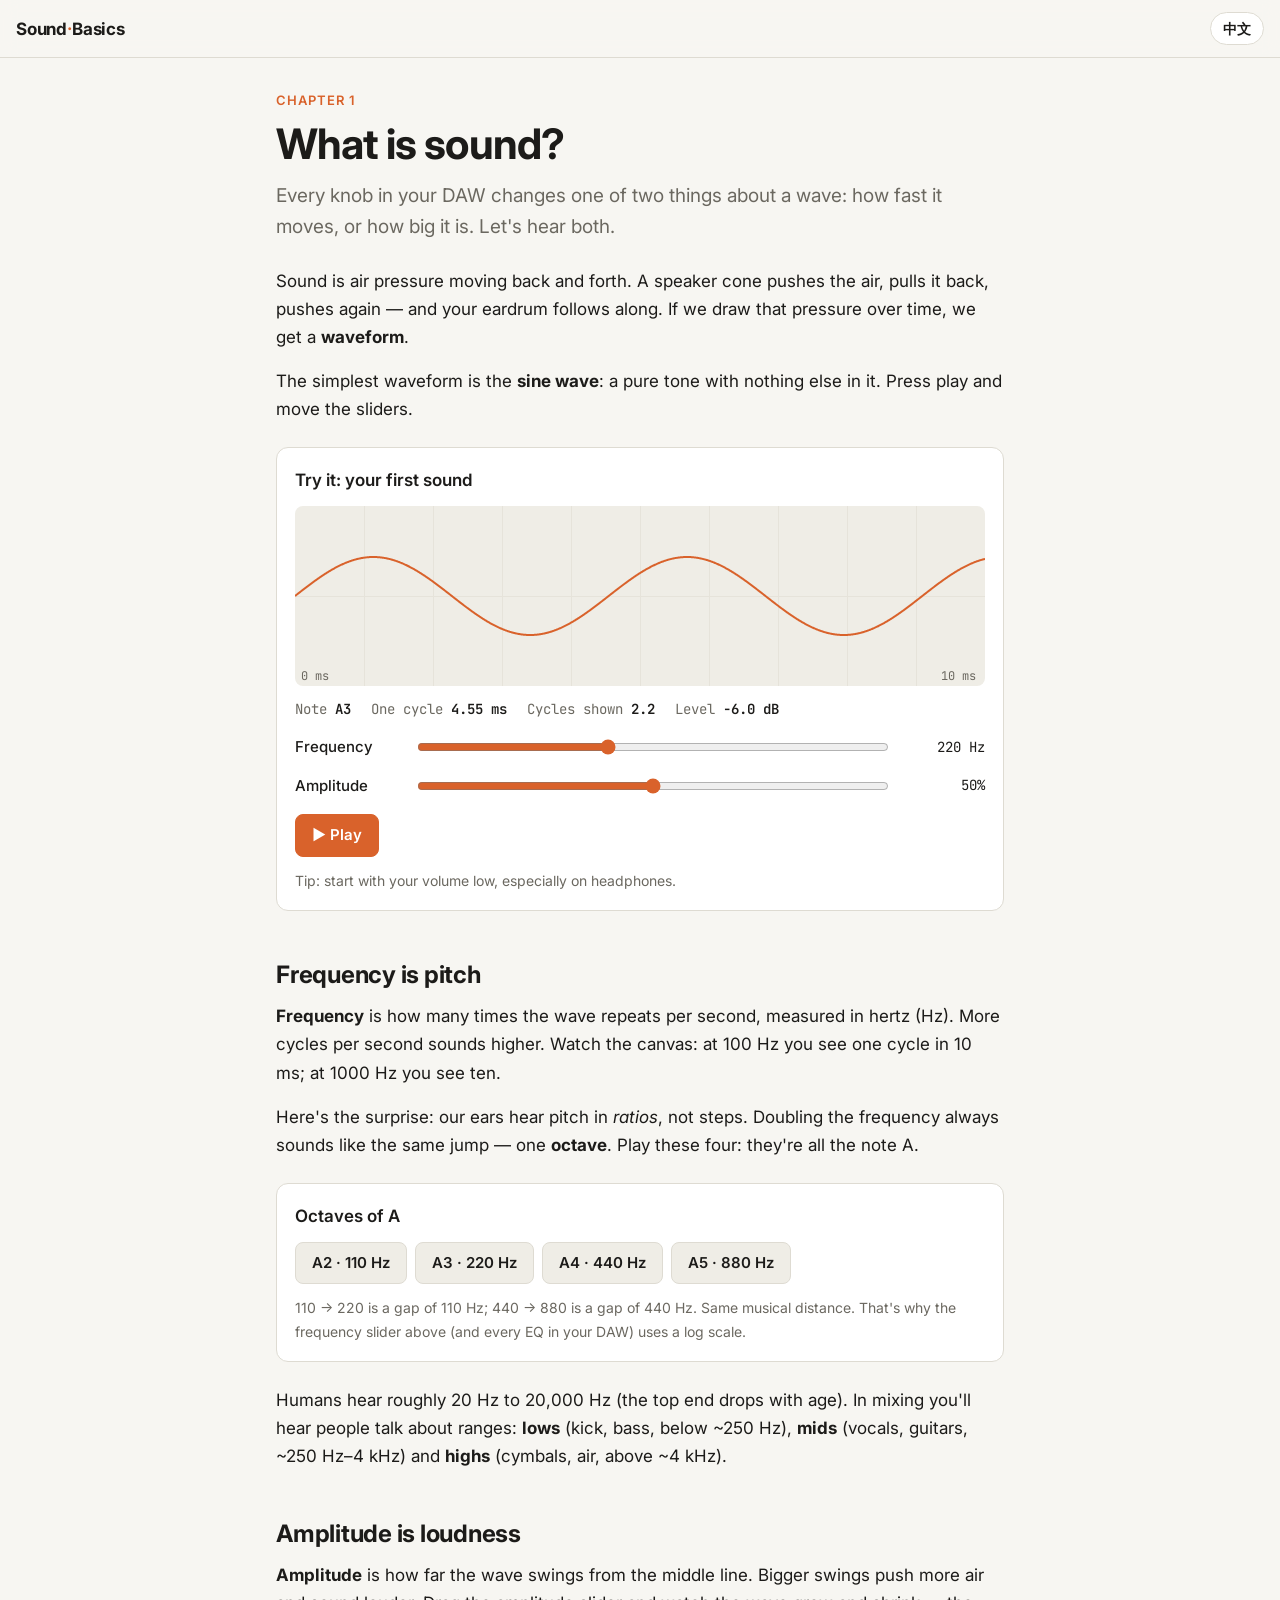
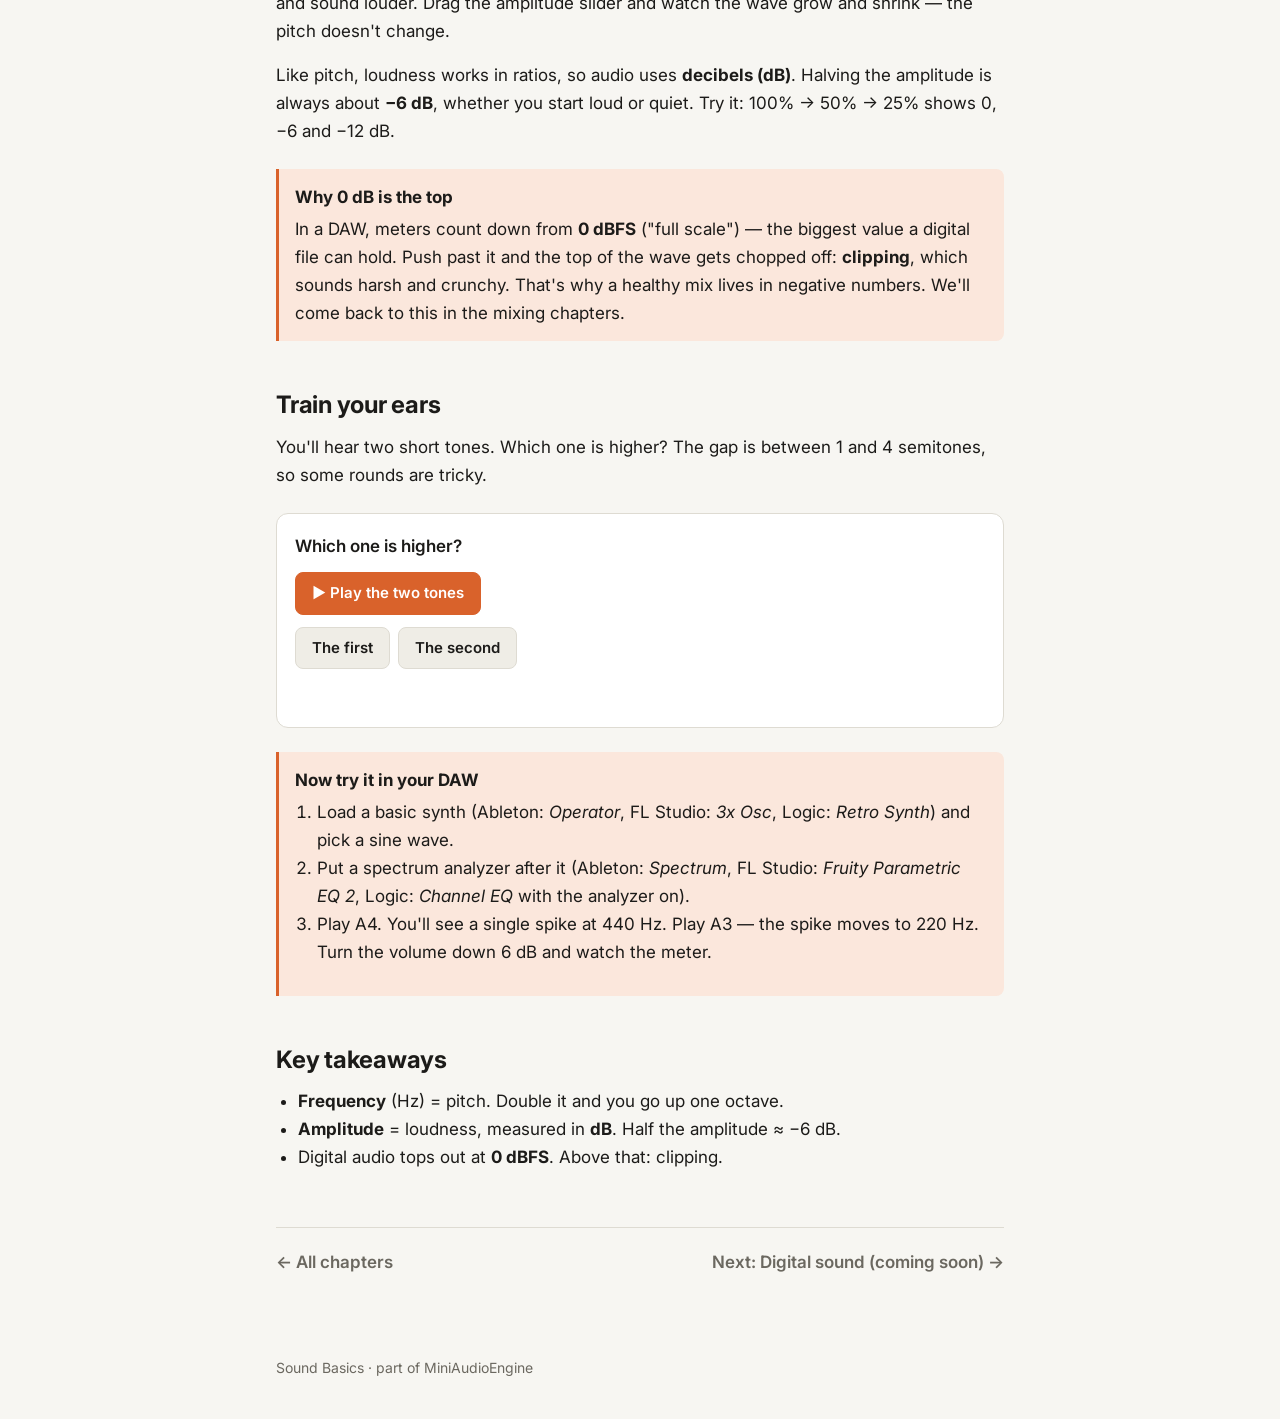
==== site/chapters/01-what-is-sound.html @ f4c9bbf8 "Add Sound Basics chapter 1 and SampleRateReducer - site/: bilingual (EN / zh-Hant) interactive guide" ====
<!DOCTYPE html>
<html lang="en" data-lang="en">
<head>
  <meta charset="UTF-8" />
  <meta name="viewport" content="width=device-width, initial-scale=1.0" />
  <title>What Is Sound? · Sound Basics</title>
  <meta name="description" content="Chapter 1: frequency, amplitude and waveforms — hear and see a sine wave you control." />
  <link rel="preconnect" href="https://fonts.googleapis.com" />
  <link rel="preconnect" href="https://fonts.gstatic.com" crossorigin />
  <link href="https://fonts.googleapis.com/css2?family=Inter:wght@400;500;600;700&family=JetBrains+Mono:wght@400;600&display=swap" rel="stylesheet" />
  <link rel="stylesheet" href="../css/main.css" />
  <script src="../js/lang.js"></script>
</head>
<body>
  <header class="topbar">
    <a class="brand" href="../index.html">Sound<span class="dot">·</span>Basics</a>
    <button class="lang-toggle" type="button">中文</button>
  </header>

  <main>
    <p class="eyebrow"><span lang="en">Chapter 1</span><span lang="zh-Hant">第 1 章</span></p>
    <h1><span lang="en">What is sound?</span><span lang="zh-Hant">聲音是什麼？</span></h1>
    <p class="lede">
      <span lang="en">Every knob in your DAW changes one of two things about a wave: how fast it moves, or how big it is. Let's hear both.</span>
      <span lang="zh-Hant">DAW 裡的每一顆旋鈕，改變的都是波的兩件事之一：它振動得多快，或是振動得多大。我們來親耳聽聽看。</span>
    </p>

    <p>
      <span lang="en">Sound is air pressure moving back and forth. A speaker cone pushes the air, pulls it back, pushes again — and your eardrum follows along. If we draw that pressure over time, we get a <strong>waveform</strong>.</span>
      <span lang="zh-Hant">聲音就是空氣壓力的來回變化。喇叭振膜把空氣往前推、再拉回來、再推出去，你的耳膜就跟著一起振動。把這個壓力隨時間的變化畫出來，就是<strong>波形</strong>。</span>
    </p>
    <p>
      <span lang="en">The simplest waveform is the <strong>sine wave</strong>: a pure tone with nothing else in it. Press play and move the sliders.</span>
      <span lang="zh-Hant">最簡單的波形是<strong>正弦波</strong>：一個純粹、沒有任何雜質的音。按下播放，然後拉拉看滑桿。</span>
    </p>

    <!-- Demo 1 -->
    <section class="demo" aria-labelledby="demo1-title">
      <div class="demo-title" id="demo1-title">
        <span lang="en">Try it: your first sound</span><span lang="zh-Hant">動手試：你的第一個聲音</span>
      </div>
      <canvas id="wave" aria-label="Waveform of the tone, 10 milliseconds wide"></canvas>
      <div class="readout" aria-live="polite">
        <span><span lang="en">Note</span><span lang="zh-Hant">音名</span> <b id="r-note"></b></span>
        <span><span lang="en">One cycle</span><span lang="zh-Hant">一個週期</span> <b id="r-period"></b></span>
        <span><span lang="en">Cycles shown</span><span lang="zh-Hant">畫面中週期數</span> <b id="r-cycles"></b></span>
        <span><span lang="en">Level</span><span lang="zh-Hant">音量</span> <b id="r-db"></b></span>
      </div>
      <div class="controls">
        <div class="control">
          <label for="freq"><span lang="en">Frequency</span><span lang="zh-Hant">頻率</span></label>
          <input type="range" id="freq" min="0" max="1000" step="1" />
          <output id="freq-out" for="freq"></output>
        </div>
        <div class="control">
          <label for="amp"><span lang="en">Amplitude</span><span lang="zh-Hant">振幅</span></label>
          <input type="range" id="amp" min="0" max="100" step="1" />
          <output id="amp-out" for="amp"></output>
        </div>
      </div>
      <div class="btn-row">
        <button class="btn primary" id="play" type="button" aria-pressed="false"><span lang="en">▶ Play</span><span lang="zh-Hant">▶ 播放</span></button>
      </div>
      <p class="notice" style="margin:12px 0 0">
        <span lang="en">Tip: start with your volume low, especially on headphones.</span>
        <span lang="zh-Hant">提醒：先把音量調小，戴耳機時尤其要注意。</span>
      </p>
      <p class="notice" id="dsp-note" hidden style="margin:4px 0 0">
        <span lang="en">This tone is computed one sample at a time by a JavaScript port of the project's C++ oscillator (<code>cpp/src/Oscillator.cpp</code>), not the browser's built-in one.</span>
        <span lang="zh-Hant">這個音是由本專案 C++ 振盪器（<code>cpp/src/Oscillator.cpp</code>）的 JavaScript 移植版逐個取樣計算出來的，不是瀏覽器內建的振盪器。</span>
      </p>
    </section>

    <h2><span lang="en">Frequency is pitch</span><span lang="zh-Hant">頻率就是音高</span></h2>
    <p>
      <span lang="en"><strong>Frequency</strong> is how many times the wave repeats per second, measured in hertz (Hz). More cycles per second sounds higher. Watch the canvas: at 100 Hz you see one cycle in 10 ms; at 1000 Hz you see ten.</span>
      <span lang="zh-Hant"><strong>頻率</strong>是波每秒重複的次數，單位是赫茲（Hz）。每秒重複越多次，聽起來就越高。看看上面的圖：100 Hz 時，10 毫秒裡只有一個週期；1000 Hz 時就有十個。</span>
    </p>
    <p>
      <span lang="en">Here's the surprise: our ears hear pitch in <em>ratios</em>, not steps. Doubling the frequency always sounds like the same jump — one <strong>octave</strong>. Play these four: they're all the note A.</span>
      <span lang="zh-Hant">有趣的地方來了：耳朵聽音高是看<em>倍數</em>，不是看相差幾 Hz。頻率變成兩倍，聽起來永遠是同樣的距離，也就是一個<strong>八度</strong>。播放下面四個音，它們全都是 A。</span>
    </p>

    <!-- Demo 2 -->
    <section class="demo" aria-labelledby="demo2-title">
      <div class="demo-title" id="demo2-title"><span lang="en">Octaves of A</span><span lang="zh-Hant">A 的各個八度</span></div>
      <div class="btn-row" style="margin-top:0">
        <button class="btn" type="button" data-octave="110" aria-pressed="false">A2 · 110 Hz</button>
        <button class="btn" type="button" data-octave="220" aria-pressed="false">A3 · 220 Hz</button>
        <button class="btn" type="button" data-octave="440" aria-pressed="false">A4 · 440 Hz</button>
        <button class="btn" type="button" data-octave="880" aria-pressed="false">A5 · 880 Hz</button>
      </div>
      <p class="notice" style="margin:12px 0 0">
        <span lang="en">110 → 220 is a gap of 110 Hz; 440 → 880 is a gap of 440 Hz. Same musical distance. That's why the frequency slider above (and every EQ in your DAW) uses a log scale.</span>
        <span lang="zh-Hant">110 → 220 差了 110 Hz，440 → 880 差了 440 Hz，但在音樂上是同樣的距離。這就是為什麼上面的頻率滑桿（以及 DAW 裡所有的 EQ）都用對數刻度。</span>
      </p>
    </section>

    <p>
      <span lang="en">Humans hear roughly 20 Hz to 20,000 Hz (the top end drops with age). In mixing you'll hear people talk about ranges: <strong>lows</strong> (kick, bass, below ~250 Hz), <strong>mids</strong> (vocals, guitars, ~250 Hz–4 kHz) and <strong>highs</strong> (cymbals, air, above ~4 kHz).</span>
      <span lang="zh-Hant">人耳大約聽得到 20 Hz 到 20,000 Hz（高頻上限會隨年齡下降）。混音時大家常講幾個頻段：<strong>低頻</strong>（kick、貝斯，約 250 Hz 以下）、<strong>中頻</strong>（人聲、吉他，約 250 Hz–4 kHz）、<strong>高頻</strong>（鈸、空氣感，約 4 kHz 以上）。</span>
    </p>

    <h2><span lang="en">Amplitude is loudness</span><span lang="zh-Hant">振幅就是音量</span></h2>
    <p>
      <span lang="en"><strong>Amplitude</strong> is how far the wave swings from the middle line. Bigger swings push more air and sound louder. Drag the amplitude slider and watch the wave grow and shrink — the pitch doesn't change.</span>
      <span lang="zh-Hant"><strong>振幅</strong>是波離開中線擺動的幅度。擺得越大，推動的空氣越多，聽起來就越大聲。拖動振幅滑桿，看波形變大變小，但音高不會改變。</span>
    </p>
    <p>
      <span lang="en">Like pitch, loudness works in ratios, so audio uses <strong>decibels (dB)</strong>. Halving the amplitude is always about <strong>−6 dB</strong>, whether you start loud or quiet. Try it: 100% → 50% → 25% shows 0, −6 and −12 dB.</span>
      <span lang="zh-Hant">跟音高一樣，音量也是看倍數，所以音訊用<strong>分貝（dB）</strong>來表示。振幅減半永遠大約是 <strong>−6 dB</strong>，不管原本多大聲。試試看：100% → 50% → 25%，會顯示 0、−6、−12 dB。</span>
    </p>

    <div class="callout">
      <div class="callout-title"><span lang="en">Why 0 dB is the top</span><span lang="zh-Hant">為什麼 0 dB 是最大值</span></div>
      <p>
        <span lang="en">In a DAW, meters count down from <strong>0 dBFS</strong> ("full scale") — the biggest value a digital file can hold. Push past it and the top of the wave gets chopped off: <strong>clipping</strong>, which sounds harsh and crunchy. That's why a healthy mix lives in negative numbers. We'll come back to this in the mixing chapters.</span>
        <span lang="zh-Hant">在 DAW 裡，音量表是從 <strong>0 dBFS</strong>（Full Scale，滿刻度）往下算，那是數位檔案能存的最大值。超過它，波形頂端就會被削掉，這叫做<strong>削波（clipping）</strong>，聽起來會刺耳、有破音。所以健康的混音音量都在負數。之後的混音章節會再回來談這件事。</span>
      </p>
    </div>

    <h2><span lang="en">Train your ears</span><span lang="zh-Hant">練練耳朵</span></h2>
    <p>
      <span lang="en">You'll hear two short tones. Which one is higher? The gap is between 1 and 4 semitones, so some rounds are tricky.</span>
      <span lang="zh-Hant">你會聽到兩個短音，哪一個比較高？兩個音相差 1 到 4 個半音，所以有幾題會有點難。</span>
    </p>

    <!-- Demo 3 -->
    <section class="demo" aria-labelledby="demo3-title">
      <div class="demo-title" id="demo3-title"><span lang="en">Which one is higher?</span><span lang="zh-Hant">哪一個比較高？</span></div>
      <div class="btn-row" style="margin-top:0">
        <button class="btn primary" id="quiz-play" type="button"><span lang="en">▶ Play the two tones</span><span lang="zh-Hant">▶ 播放兩個音</span></button>
      </div>
      <div class="quiz-options">
        <button class="btn" type="button" data-answer="first"><span lang="en">The first</span><span lang="zh-Hant">第一個</span></button>
        <button class="btn" type="button" data-answer="second"><span lang="en">The second</span><span lang="zh-Hant">第二個</span></button>
      </div>
      <div class="quiz-feedback" id="quiz-feedback" aria-live="polite"></div>
    </section>

    <div class="callout">
      <div class="callout-title"><span lang="en">Now try it in your DAW</span><span lang="zh-Hant">換你在 DAW 裡試試</span></div>
      <ol>
        <li>
          <span lang="en">Load a basic synth (Ableton: <em>Operator</em>, FL Studio: <em>3x Osc</em>, Logic: <em>Retro Synth</em>) and pick a sine wave.</span>
          <span lang="zh-Hant">載入一個基本合成器（Ableton：<em>Operator</em>，FL Studio：<em>3x Osc</em>，Logic：<em>Retro Synth</em>），選正弦波。</span>
        </li>
        <li>
          <span lang="en">Put a spectrum analyzer after it (Ableton: <em>Spectrum</em>, FL Studio: <em>Fruity Parametric EQ 2</em>, Logic: <em>Channel EQ</em> with the analyzer on).</span>
          <span lang="zh-Hant">在後面加一個頻譜分析器（Ableton：<em>Spectrum</em>，FL Studio：<em>Fruity Parametric EQ 2</em>，Logic：開啟分析器的 <em>Channel EQ</em>）。</span>
        </li>
        <li>
          <span lang="en">Play A4. You'll see a single spike at 440 Hz. Play A3 — the spike moves to 220 Hz. Turn the volume down 6 dB and watch the meter.</span>
          <span lang="zh-Hant">彈 A4，你會看到 440 Hz 有一根尖峰。彈 A3，尖峰會移到 220 Hz。把音量調低 6 dB，看看音量表的變化。</span>
        </li>
      </ol>
    </div>

    <h2><span lang="en">Key takeaways</span><span lang="zh-Hant">重點整理</span></h2>
    <ul>
      <li><span lang="en"><strong>Frequency</strong> (Hz) = pitch. Double it and you go up one octave.</span><span lang="zh-Hant"><strong>頻率</strong>（Hz）＝音高。變成兩倍就是高一個八度。</span></li>
      <li><span lang="en"><strong>Amplitude</strong> = loudness, measured in <strong>dB</strong>. Half the amplitude ≈ −6 dB.</span><span lang="zh-Hant"><strong>振幅</strong>＝音量，用 <strong>dB</strong> 表示。振幅減半約等於 −6 dB。</span></li>
      <li><span lang="en">Digital audio tops out at <strong>0 dBFS</strong>. Above that: clipping.</span><span lang="zh-Hant">數位音訊的上限是 <strong>0 dBFS</strong>，超過就會削波。</span></li>
    </ul>

    <nav class="pager" aria-label="Chapter navigation">
      <a href="../index.html"><span lang="en">← All chapters</span><span lang="zh-Hant">← 所有章節</span></a>
      <span><span lang="en">Next: Digital sound (coming soon) →</span><span lang="zh-Hant">下一章：數位聲音（即將推出）→</span></span>
    </nav>
  </main>

  <footer class="site-footer">
    <span lang="en">Sound Basics · part of MiniAudioEngine</span><span lang="zh-Hant">Sound Basics · MiniAudioEngine 的一部分</span>
  </footer>

  <script src="../js/audio/engine.js"></script>
  <script src="../js/ch1.js"></script>
</body>
</html>
---- site/css/main.css ----
/* ============================================================
   Sound Basics · main.css
   Shared design tokens + layout for every page of the site.
   ============================================================ */

*, *::before, *::after { box-sizing: border-box; margin: 0; padding: 0; }

:root {
  --bg:        #f7f6f2;
  --surface:   #ffffff;
  --surface-2: #efede6;
  --border:    #dedbd2;
  --text:      #1c1b19;
  --muted:     #6b6860;
  --accent:    #d9622b;
  --accent-ink:#ffffff;
  --accent-soft:#fbe7dc;
  --wave:      #d9622b;
  --grid:      #e6e3da;
  --good:      #2f8a57;

  --font:  'Inter', system-ui, sans-serif;
  --mono:  'JetBrains Mono', ui-monospace, monospace;
  --radius: 12px;
  --max: 760px;
}

@media (prefers-color-scheme: dark) {
  :root:not([data-theme="light"]) {
    --bg:        #121211;
    --surface:   #1b1b19;
    --surface-2: #232320;
    --border:    #33322e;
    --text:      #ecebe6;
    --muted:     #9a978e;
    --accent:    #f0874f;
    --accent-ink:#1a0d05;
    --accent-soft:#3a2418;
    --wave:      #f0874f;
    --grid:      #2a2a27;
    --good:      #5cc28a;
  }
}
:root[data-theme="dark"] {
  --bg:        #121211;
  --surface:   #1b1b19;
  --surface-2: #232320;
  --border:    #33322e;
  --text:      #ecebe6;
  --muted:     #9a978e;
  --accent:    #f0874f;
  --accent-ink:#1a0d05;
  --accent-soft:#3a2418;
  --wave:      #f0874f;
  --grid:      #2a2a27;
  --good:      #5cc28a;
}

html { -webkit-text-size-adjust: 100%; }

body {
  background: var(--bg);
  color: var(--text);
  font-family: var(--font);
  font-size: 17px;
  line-height: 1.65;
  min-height: 100vh;
}

/* ── Language switching ──────────────────────────────────────────────────────
   Bilingual text is authored side by side:
     <span lang="en">…</span><span lang="zh-Hant">…</span>
   and the inactive language is hidden. English is the default. */
html[data-lang="en"] body [lang="zh-Hant"],
html[data-lang="zh-Hant"] body [lang="en"] { display: none !important; }
html[data-lang="zh-Hant"] body { line-height: 1.8; }

a { color: var(--accent); text-underline-offset: 3px; }

/* ── Top bar ─────────────────────────────────────────────────────────────── */
.topbar {
  position: sticky; top: 0; z-index: 10;
  display: flex; align-items: center; justify-content: space-between; gap: 12px;
  padding: 12px 16px;
  background: color-mix(in srgb, var(--bg) 88%, transparent);
  backdrop-filter: blur(8px);
  border-bottom: 1px solid var(--border);
}
.brand { font-weight: 700; color: var(--text); text-decoration: none; letter-spacing: -0.01em; }
.brand .dot { color: var(--accent); }
.lang-toggle {
  font: inherit; font-size: 14px; font-weight: 600;
  background: var(--surface); color: var(--text);
  border: 1px solid var(--border); border-radius: 999px;
  padding: 4px 12px; cursor: pointer;
}
.lang-toggle:hover { border-color: var(--accent); }

/* ── Page layout ─────────────────────────────────────────────────────────── */
main { max-width: var(--max); margin: 0 auto; padding: 32px 16px 80px; }

h1 { font-size: clamp(30px, 6vw, 42px); line-height: 1.15; letter-spacing: -0.02em; margin-bottom: 12px; }
h2 { font-size: 24px; line-height: 1.3; letter-spacing: -0.01em; margin: 48px 0 12px; }
h3 { font-size: 18px; margin: 24px 0 8px; }
p  { margin-bottom: 16px; }
ul, ol { margin: 0 0 16px 22px; }
.lede { font-size: 19px; color: var(--muted); margin-bottom: 24px; }
.eyebrow { font-size: 13px; font-weight: 600; letter-spacing: 0.08em; text-transform: uppercase; color: var(--accent); margin-bottom: 8px; }
code, .mono { font-family: var(--mono); font-size: 0.9em; }

/* ── Chapter list (home) ─────────────────────────────────────────────────── */
.chapters { list-style: none; margin: 24px 0 0; display: grid; gap: 12px; }
.chapter-card {
  display: flex; gap: 16px; align-items: baseline;
  padding: 16px 18px; border-radius: var(--radius);
  background: var(--surface); border: 1px solid var(--border);
  color: var(--text); text-decoration: none;
}
a.chapter-card:hover { border-color: var(--accent); }
.chapter-card .num { font-family: var(--mono); color: var(--accent); font-weight: 600; min-width: 2ch; }
.chapter-card .title { font-weight: 600; display: block; }
.chapter-card .desc { color: var(--muted); font-size: 15px; }
.chapter-card.soon { opacity: 0.55; }
.chapter-card .tag { margin-left: auto; font-size: 12px; color: var(--muted); white-space: nowrap; }

/* ── Interactive demo card ───────────────────────────────────────────────── */
.demo {
  background: var(--surface);
  border: 1px solid var(--border);
  border-radius: var(--radius);
  padding: 18px;
  margin: 24px 0;
}
.demo-title { font-weight: 600; margin-bottom: 12px; display: flex; align-items: center; gap: 8px; }
.demo canvas {
  display: block; width: 100%; height: 180px;
  background: var(--surface-2); border-radius: 8px;
}
.readout {
  display: flex; flex-wrap: wrap; gap: 8px 20px;
  margin: 12px 0 4px; font-family: var(--mono); font-size: 14px; color: var(--muted);
}
.readout b { color: var(--text); font-weight: 600; }

.controls { display: grid; gap: 14px; margin-top: 14px; }
.control { display: grid; grid-template-columns: 110px 1fr 84px; align-items: center; gap: 12px; }
.control label { font-size: 15px; font-weight: 500; }
.control output { font-family: var(--mono); font-size: 14px; text-align: right; }
input[type="range"] { width: 100%; accent-color: var(--accent); }

.btn-row { display: flex; flex-wrap: wrap; gap: 8px; margin-top: 16px; }
.btn {
  font: inherit; font-size: 15px; font-weight: 600;
  padding: 8px 16px; border-radius: 8px; cursor: pointer;
  border: 1px solid var(--border); background: var(--surface-2); color: var(--text);
}
.btn:hover { border-color: var(--accent); }
.btn.primary { background: var(--accent); color: var(--accent-ink); border-color: var(--accent); }
.btn[aria-pressed="true"] { background: var(--accent-soft); border-color: var(--accent); }

/* ── Callouts ────────────────────────────────────────────────────────────── */
.callout {
  border-left: 3px solid var(--accent);
  background: var(--accent-soft);
  padding: 14px 16px; border-radius: 0 8px 8px 0; margin: 24px 0;
}
.callout .callout-title { font-weight: 700; margin-bottom: 4px; }
.callout p:last-child, .callout ul:last-child { margin-bottom: 0; }

.notice { font-size: 14px; color: var(--muted); }

/* ── Quiz ────────────────────────────────────────────────────────────────── */
.quiz-options { display: flex; flex-wrap: wrap; gap: 8px; margin-top: 12px; }
.quiz-feedback { margin-top: 12px; min-height: 1.6em; font-weight: 600; }
.quiz-feedback.right { color: var(--good); }
.quiz-feedback.wrong { color: var(--accent); }

/* ── Prev / next nav ─────────────────────────────────────────────────────── */
.pager { display: flex; justify-content: space-between; gap: 12px; margin-top: 56px; padding-top: 20px; border-top: 1px solid var(--border); }
.pager a, .pager span { text-decoration: none; font-weight: 600; }
.pager span { color: var(--muted); }

footer.site-footer { max-width: var(--max); margin: 0 auto; padding: 0 16px 40px; font-size: 14px; color: var(--muted); }

@media (max-width: 520px) {
  body { font-size: 16px; }
  .control { grid-template-columns: 1fr 72px; }
  .control input[type="range"] { grid-column: 1 / -1; grid-row: 2; }
}
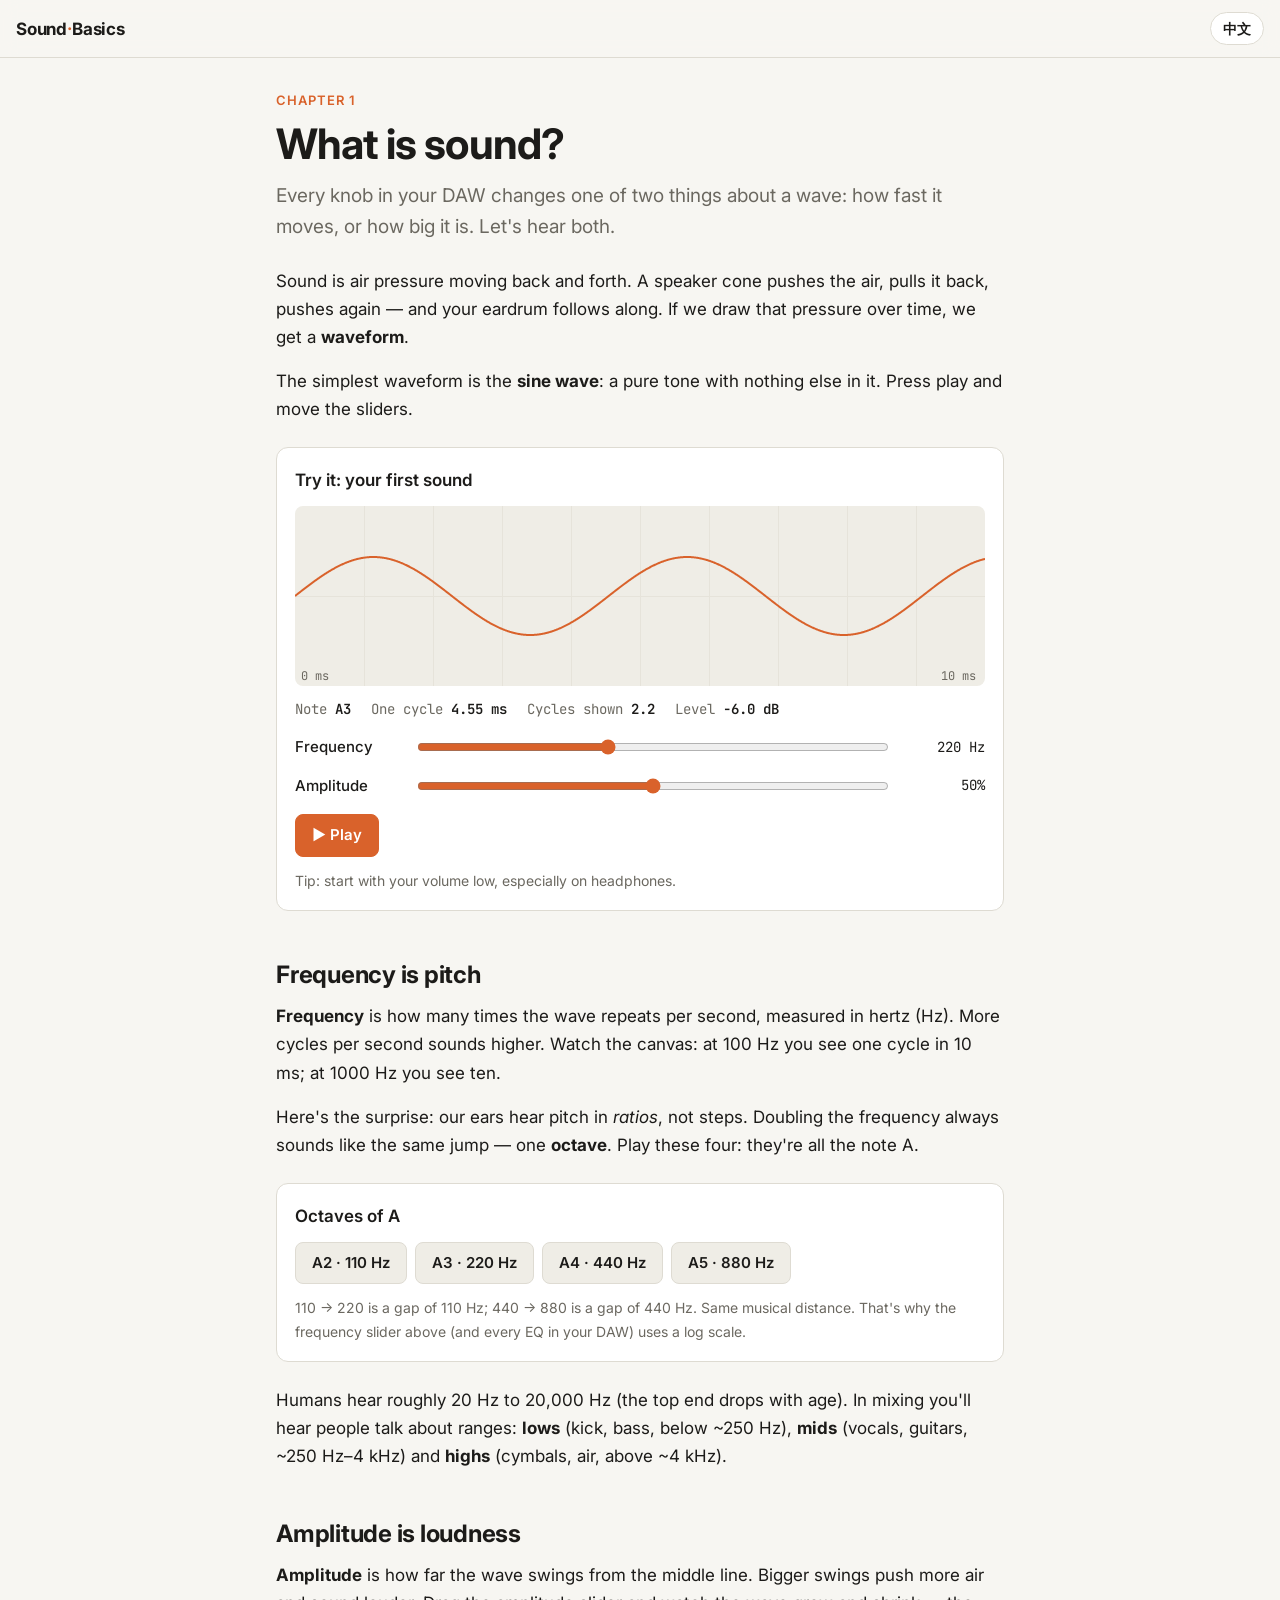
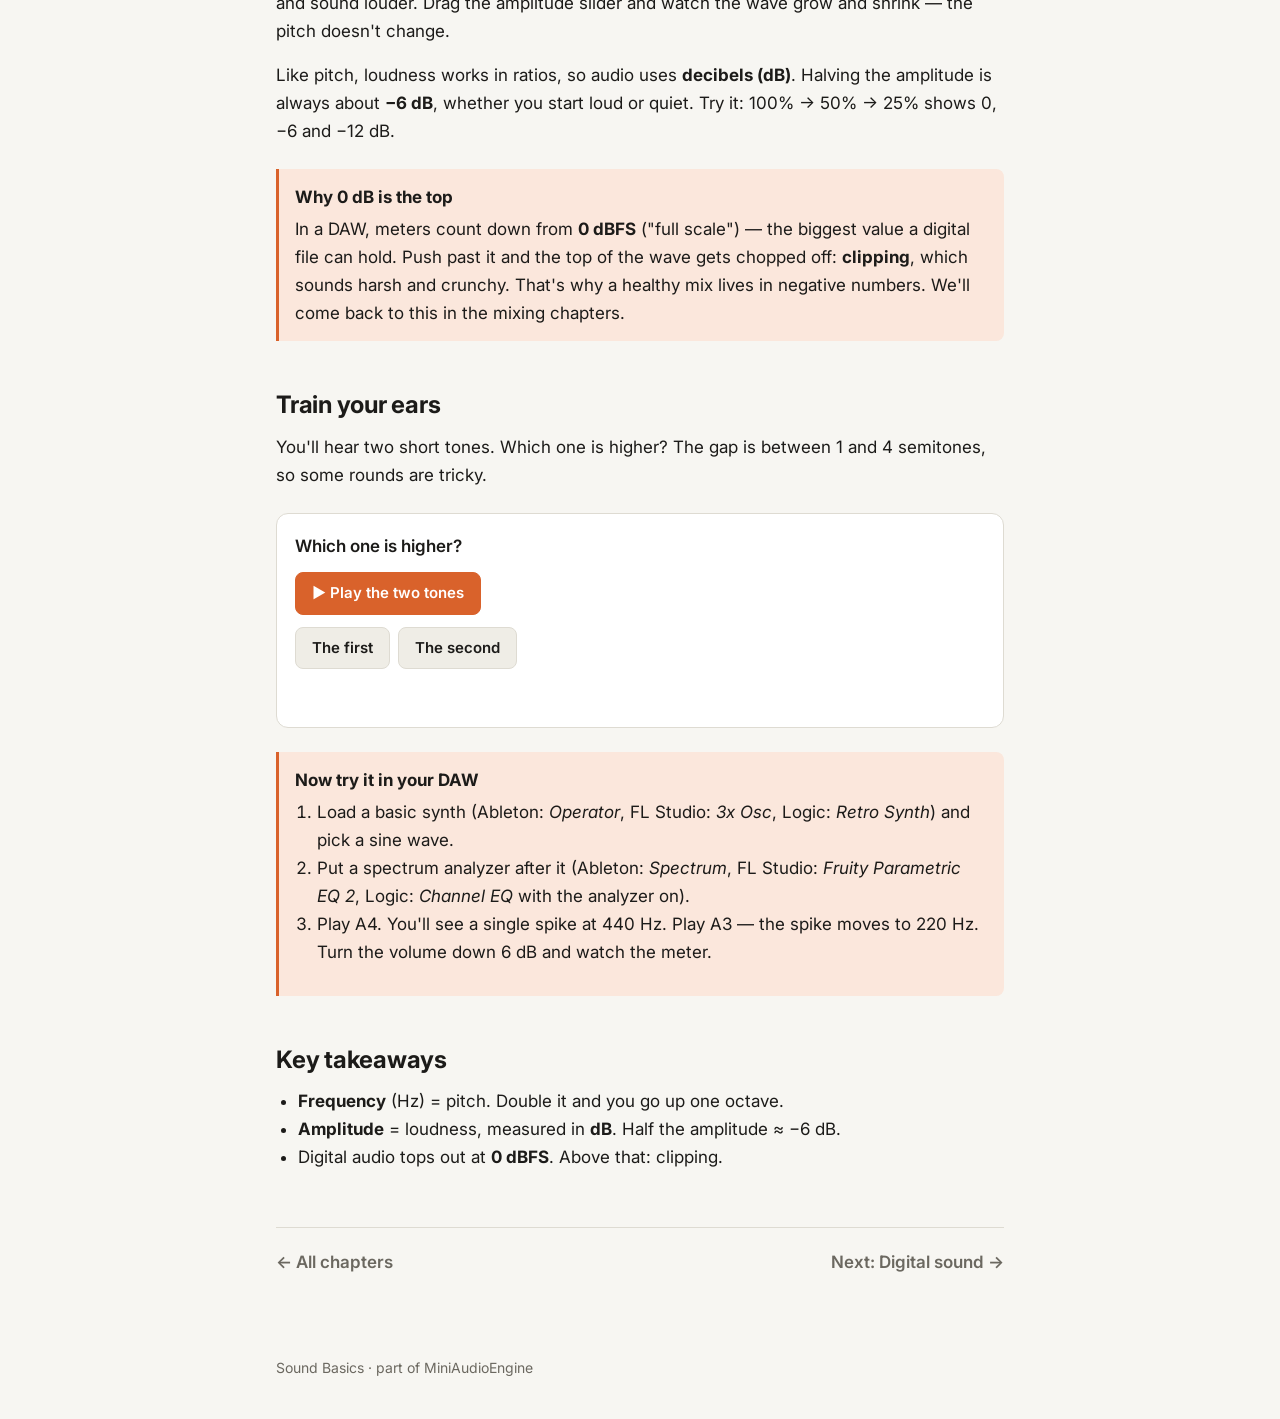
==== commit bed9e3f6: "Add chapters 3-7, new DSP modules, and study notes - cpp: AdditiveOscillator, Biquad (RBJ cookbook)," ====
--- a/site/chapters/01-what-is-sound.html
+++ b/site/chapters/01-what-is-sound.html
@@ -165,7 +165,7 @@
 
     <nav class="pager" aria-label="Chapter navigation">
       <a href="../index.html"><span lang="en">← All chapters</span><span lang="zh-Hant">← 所有章節</span></a>
-      <span><span lang="en">Next: Digital sound (coming soon) →</span><span lang="zh-Hant">下一章：數位聲音（即將推出）→</span></span>
+      <a href="02-digital-sound.html"><span lang="en">Next: Digital sound →</span><span lang="zh-Hant">下一章：數位聲音 →</span></a>
     </nav>
   </main>
 
--- a/site/css/main.css
+++ b/site/css/main.css
@@ -136,6 +136,8 @@
   display: block; width: 100%; height: 180px;
   background: var(--surface-2); border-radius: 8px;
 }
+.demo canvas.spectrum { height: 150px; margin-top: 8px; }
+.demo canvas.short { height: 130px; }
 .readout {
   display: flex; flex-wrap: wrap; gap: 8px 20px;
   margin: 12px 0 4px; font-family: var(--mono); font-size: 14px; color: var(--muted);
@@ -158,6 +160,59 @@
 .btn.primary { background: var(--accent); color: var(--accent-ink); border-color: var(--accent); }
 .btn[aria-pressed="true"] { background: var(--accent-soft); border-color: var(--accent); }
 
+.legend { display: flex; flex-wrap: wrap; align-items: center; gap: 4px 8px; margin-top: 6px; }
+.swatch { display: inline-block; width: 18px; height: 0; border-top: 2px solid; margin-left: 8px; }
+.swatch:first-child { margin-left: 0; }
+.swatch-real  { border-color: var(--muted); opacity: 0.6; }
+.swatch-held  { border-color: var(--accent); }
+.swatch-heard { border-color: var(--good); border-top-style: dashed; }
+
+.hold-btn { padding: 14px 28px; user-select: none; -webkit-user-select: none; touch-action: none; }
+.hold-btn[aria-pressed="true"] { transform: scale(0.97); filter: brightness(1.12); }
+
+/* ── Drum kit cards (ch5) ───────────────────────────────────────────────── */
+.drum-grid { display: grid; gap: 14px; }
+.drum-card { border: 1px solid var(--border); border-radius: 10px; padding: 12px; background: var(--bg); }
+.drum-head { display: flex; align-items: center; justify-content: space-between; gap: 8px; margin-bottom: 8px; }
+.drum-head .btn { padding: 4px 12px; }
+.btn-pair { display: flex; gap: 6px; }
+.drum-card .controls { margin-top: 10px; gap: 10px; }
+
+/* ── Step sequencer (ch5) ───────────────────────────────────────────────── */
+.seq { display: grid; gap: 6px; margin-top: 14px; overflow-x: auto; padding-bottom: 4px; }
+.seq-row { display: grid; grid-template-columns: 72px repeat(16, minmax(16px, 1fr)); gap: 3px; align-items: center; min-width: 380px; }
+.seq-label { font-size: 13px; font-weight: 600; color: var(--muted); }
+.seq-cell {
+  aspect-ratio: 1; min-height: 16px; border-radius: 4px; cursor: pointer; padding: 0;
+  border: 1px solid var(--border); background: var(--surface-2);
+}
+.seq-cell.beat { border-color: color-mix(in srgb, var(--muted) 45%, var(--border)); }
+.seq-cell[aria-pressed="true"] { background: var(--accent); border-color: var(--accent); }
+.seq-cell.now { outline: 2px solid var(--good); outline-offset: 1px; }
+
+/* ── Mixer (ch6) ────────────────────────────────────────────────────────── */
+.mixer { display: grid; gap: 12px; }
+.strip { border: 1px solid var(--border); border-radius: 10px; padding: 10px 12px; background: var(--bg); }
+.strip-head { display: flex; align-items: center; justify-content: space-between; gap: 8px; font-weight: 600; margin-bottom: 6px; }
+.strip .controls { margin-top: 4px; gap: 8px; }
+.meter { height: 10px; border-radius: 5px; background: var(--surface-2); overflow: hidden; position: relative; }
+.meter > span { position: absolute; inset: 0 auto 0 0; background: var(--good); width: 0; }
+.meter.hot > span { background: var(--accent); }
+.toggle-row { display: flex; flex-wrap: wrap; gap: 8px; margin-top: 12px; }
+
+/* ── Loudness table (ch7) ───────────────────────────────────────────────── */
+.loud-table { display: grid; gap: 8px; }
+.loud-row { display: grid; grid-template-columns: 40px minmax(0, 1.3fr) 92px minmax(0, 1.4fr); gap: 10px; align-items: center; font-size: 15px; }
+.loud-row .btn { padding: 4px 0; }
+.loud-head { font-size: 13px; color: var(--muted); font-weight: 600; }
+.loud-bar { position: relative; height: 22px; border-radius: 6px; background: var(--surface-2); overflow: hidden; }
+.loud-bar > span { position: absolute; inset: 0 auto 0 0; background: var(--accent); opacity: 0.85; }
+.loud-bar > b { position: absolute; right: 8px; top: 50%; transform: translateY(-50%); font-size: 13px; }
+@media (max-width: 520px) {
+  .loud-row { grid-template-columns: 36px 1fr 1fr; }
+  .loud-row > :nth-child(3) { display: none; }
+}
+
 /* ── Callouts ────────────────────────────────────────────────────────────── */
 .callout {
   border-left: 3px solid var(--accent);
